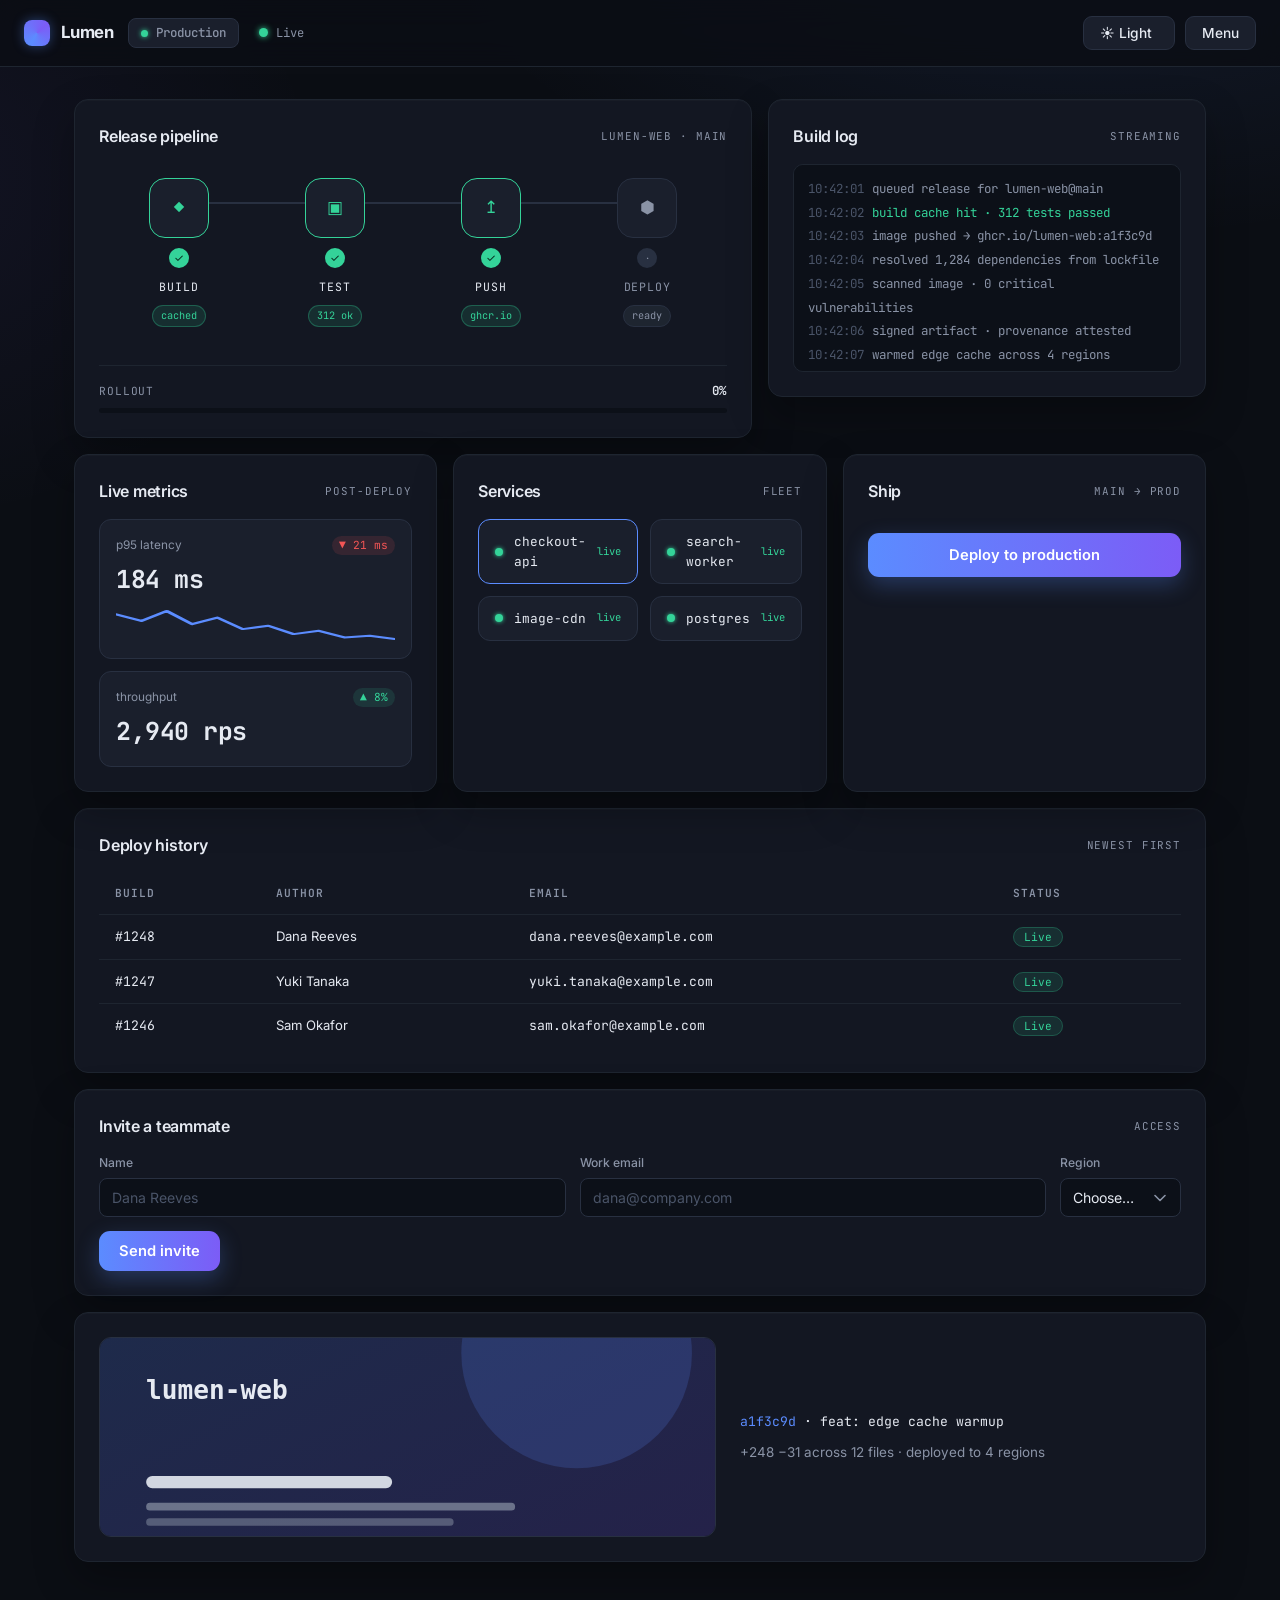
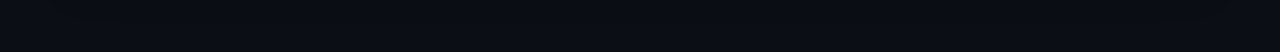
==== assets-src/demo/index.html @ fdab763e "polish(demo): contrast, hover/focus, consistent borders/radius, spacing - service 'live' status now " ====
<!doctype html>
<html lang="en">
<head>
<meta charset="utf-8">
<meta name="viewport" content="width=device-width, initial-scale=1">
<title>Lumen — Deploy Console</title>
<link rel="preconnect" href="https://fonts.googleapis.com">
<link rel="preconnect" href="https://fonts.gstatic.com" crossorigin>
<link href="https://fonts.googleapis.com/css2?family=Inter:wght@400;500;600;700&family=JetBrains+Mono:wght@400;500;700&display=swap" rel="stylesheet">
<style>
  :root{
    --bg:#0B0E14; --panel:#131722; --raised:#1A1F2C; --sunken:#0c1018;
    --line:#1E2530; --line-2:#283041;
    --ink:#E6EAF2; --mut:#8A93A6; --faint:#4a5468;
    --acc:#5B8CFF; --acc-2:#7C5CF6;
    --run:#FFB84D; --ok:#34D399; --fail:#F25555;
    --mono:"JetBrains Mono",ui-monospace,SFMono-Regular,Menlo,monospace;
    --ui:"Inter",-apple-system,"Segoe UI",Roboto,sans-serif;
    font-size:16px;
  }
  *{box-sizing:border-box;margin:0}
  ::selection{background:rgba(91,140,255,.3)}
  html{scrollbar-width:none} ::-webkit-scrollbar{display:none}
  body{color:var(--ink);font-family:var(--ui);min-height:100vh;line-height:1.5;
    background:
      radial-gradient(1200px 600px at 85% -10%,rgba(91,140,255,.10) 0%,transparent 55%),
      radial-gradient(900px 700px at -10% 20%,rgba(124,92,246,.07) 0%,transparent 50%),
      var(--bg);
    background-attachment:fixed}

  /* ───── console chrome ───── */
  header.console-bar{display:flex;align-items:center;gap:14px;padding:16px 24px;
    border-bottom:1px solid var(--line);position:sticky;top:0;z-index:5;
    background:rgba(11,14,20,.85);backdrop-filter:blur(14px)}
  .logo{display:flex;align-items:center;gap:11px;font-weight:700;letter-spacing:-.01em;font-size:1.05rem}
  .logo i{width:26px;height:26px;border-radius:8px;display:inline-block;
    background:conic-gradient(from 210deg,var(--acc),var(--acc-2) 55%,var(--acc));
    box-shadow:0 0 12px rgba(91,140,255,.4)}
  #env-switch{font-family:var(--mono);font-size:.78rem;font-weight:500;color:var(--mut);
    background:var(--raised);border:1px solid var(--line-2);padding:5px 12px;border-radius:8px;
    display:flex;align-items:center;gap:8px}
  #env-switch::before{content:"";width:7px;height:7px;border-radius:50%;background:var(--ok);
    box-shadow:0 0 5px var(--ok)}
  .status-dot{display:inline-flex;align-items:center;gap:8px;font-family:var(--mono);font-size:.76rem;
    color:var(--mut);margin-left:6px}
  .status-dot i{width:9px;height:9px;border-radius:50%;background:var(--ok);box-shadow:0 0 6px var(--ok)}
  .bar-actions{margin-left:auto;display:flex;gap:10px}
  .btn{font-family:var(--ui);background:var(--raised);border:1px solid var(--line-2);color:var(--ink);
    padding:8px 16px;border-radius:9px;font-size:.86rem;font-weight:500;cursor:pointer;
    transition:border-color .18s,box-shadow .18s,background .18s}
  .btn:hover{border-color:var(--acc);box-shadow:0 0 0 3px rgba(91,140,255,.14)}
  #theme{min-width:92px;text-align:left}
  .btn:focus-visible{outline:none;border-color:var(--acc);box-shadow:0 0 0 3px rgba(91,140,255,.3)}

  /* floating, content-height menu (not a full-height rail) so a camera can
     actually frame+magnify it — a 280x839 full-height panel can't be zoomed
     without cropping, which made the menu scene render wide. */
  nav.drawer{position:fixed;right:18px;top:70px;width:248px;z-index:7;
    background:linear-gradient(180deg,var(--panel),var(--sunken));border:1px solid var(--line-2);
    border-radius:14px;padding:10px;transition:opacity .25s ease,transform .25s cubic-bezier(.4,0,.2,1);
    box-shadow:0 24px 60px rgba(0,0,0,.55);opacity:0;transform:translateY(-8px) scale(.98);
    transform-origin:top right;pointer-events:none}
  nav.drawer.open{opacity:1;transform:translateY(0) scale(1);pointer-events:auto}
  .nav-item{display:flex;align-items:center;gap:11px;color:var(--mut);text-decoration:none;
    padding:12px 14px;border-radius:9px;font-size:.92rem;border-left:2px solid transparent;
    transition:all .16s ease}
  .nav-item:hover{background:rgba(91,140,255,.09);color:var(--ink);border-left-color:var(--acc)}
  .nav-item b{font-family:var(--mono);font-size:.7rem;color:var(--mut);margin-left:auto;font-weight:500;
    padding:1px 6px;border-radius:5px;background:var(--sunken)}

  /* ───── layout ───── */
  main{max-width:1180px;margin:0 auto;padding:32px 24px 90px}
  .grid{display:grid;grid-template-columns:1.55fr 1fr;gap:16px;align-items:start}
  .grid-3{display:grid;grid-template-columns:1fr 1fr 1fr;gap:16px;margin-top:16px}
  .panel{background:var(--panel);border:1px solid var(--line);border-radius:14px;padding:24px;
    box-shadow:0 1px 0 rgba(255,255,255,.02) inset,0 18px 40px rgba(0,0,0,.28)}
  .panel__head{display:flex;align-items:center;justify-content:space-between;margin-bottom:16px}
  .panel__head h2{font-size:1rem;font-weight:600;letter-spacing:-.015em}
  .panel__head .tag{font-family:var(--mono);font-size:.68rem;color:var(--mut);text-transform:uppercase;
    letter-spacing:.08em}

  /* ───── pipeline (the hero) ───── */
  ul.stages{list-style:none;display:flex;align-items:stretch;gap:0;padding:6px 2px 10px}
  li.stage{flex:1;position:relative;display:flex;flex-direction:column;align-items:center;gap:10px;
    padding:8px 4px}
  .stage-link{position:absolute;top:32px;left:50%;width:100%;height:2px;background:var(--line-2);
    z-index:0;overflow:hidden}
  li.stage:last-child .stage-link{display:none}
  .stage-link i{position:absolute;inset:0;width:0;background:linear-gradient(90deg,var(--acc),var(--acc-2));
    box-shadow:0 0 8px var(--acc)}
  .stage-ico{width:60px;height:60px;border-radius:16px;background:var(--raised);
    border:1px solid var(--line-2);display:grid;place-items:center;position:relative;z-index:1;
    font-family:var(--mono);font-size:1.05rem;color:var(--mut);transition:all .25s ease}
  .stage-ring{position:absolute;inset:-5px;border-radius:20px;border:2px solid transparent;z-index:0}
  .stage .badge{width:20px;height:20px;border-radius:50%;background:var(--line-2);display:grid;
    place-items:center;font-size:.7rem;color:var(--mut);transition:all .2s ease}
  .stage-name{font-family:var(--mono);font-size:.72rem;text-transform:uppercase;letter-spacing:.08em;
    color:var(--mut)}
  .stage .chip{font-family:var(--mono);font-size:.64rem;padding:2px 8px;border-radius:99px;
    background:var(--line);color:var(--mut);border:1px solid var(--line-2)}
  li.stage.running .stage-ico{border-color:var(--run);color:var(--run);box-shadow:0 0 0 4px rgba(255,184,77,.12)}
  li.stage.running .stage-name{color:var(--run)}
  li.stage.running .chip{background:rgba(255,184,77,.12);color:var(--run);border-color:rgba(255,184,77,.3)}
  li.stage.done .stage-ico{border-color:var(--ok);color:var(--ok)}
  li.stage.done .badge{background:var(--ok);color:#06281c}
  li.stage.done .stage-name{color:var(--ink)}
  li.stage.fail .stage-ico{border-color:var(--fail);color:var(--fail);box-shadow:0 0 0 4px rgba(242,85,85,.14)}
  li.stage.fail .stage-name{color:var(--fail)}
  li.stage.fail .badge{background:var(--fail);color:#fff}
  li.stage.fail .chip{background:rgba(242,85,85,.12);color:var(--fail);border-color:rgba(242,85,85,.3)}
  li.stage.done .chip{background:rgba(52,211,153,.12);color:var(--ok);border-color:rgba(52,211,153,.3)}
  .deploy-progress-wrap{margin-top:20px;padding-top:16px;border-top:1px solid var(--line)}
  .deploy-progress-label{display:flex;justify-content:space-between;align-items:baseline;margin-bottom:8px;
    font-family:var(--mono);font-size:.7rem;letter-spacing:.08em;text-transform:uppercase;color:var(--mut)}
  .deploy-progress-label b{font-size:.78rem;color:var(--ink);font-weight:600;font-variant-numeric:tabular-nums}
  .deploy-progress{height:5px;border-radius:99px;background:var(--sunken);overflow:hidden}
  .deploy-progress i{display:block;height:100%;width:0;border-radius:99px;
    background:linear-gradient(90deg,var(--acc),var(--acc-2));
    transition:width .3s ease}

  /* ───── log stream ───── */
  .log-stream__body{font-family:var(--mono);font-size:.78rem;line-height:1.9;height:208px;
    overflow:auto;background:var(--sunken);border:1px solid var(--line);border-radius:10px;padding:12px 14px;
    color:var(--mut);position:relative}
  .log-stream__body .line{white-space:pre-wrap}
  .line--ok{color:var(--ok)} .line--err{color:var(--fail)}
  .line .ts{color:var(--faint);margin-right:8px}

  /* ───── metrics cluster ───── */
  .kpi{background:var(--raised);border:1px solid var(--line-2);border-radius:12px;padding:16px}
  .metrics .kpi + .kpi{margin-top:12px}
  .kpi b.value .u{font-size:.78rem;color:var(--mut);font-weight:500;margin-left:3px}
  .kpi__label{font-size:.74rem;color:var(--mut);display:flex;align-items:center;justify-content:space-between}
  .kpi b.value{font-family:var(--mono);font-size:1.55rem;font-weight:700;display:block;margin-top:6px;
    font-variant-numeric:tabular-nums;letter-spacing:-.02em}
  .kpi .spark{display:block;margin-top:10px;width:100%;height:34px}
  .kpi .delta{font-family:var(--mono);font-size:.7rem;padding:1px 7px;border-radius:99px;
    background:rgba(52,211,153,.12);color:var(--ok)}
  .kpi .delta.down{background:rgba(242,85,85,.12);color:var(--fail)}

  /* ───── topology ───── */
  .topo-grid{display:grid;grid-template-columns:1fr 1fr;gap:12px;position:relative}
  .svc-node{background:var(--raised);border:1px solid var(--line-2);border-radius:12px;padding:12px 16px;
    display:flex;align-items:center;gap:11px;position:relative;transition:border-color .2s,box-shadow .2s}
  .svc-node:hover{border-color:var(--acc);box-shadow:0 0 0 3px rgba(91,140,255,.10)}
  .svc-node .dot{width:8px;height:8px;border-radius:50%;background:var(--ok);box-shadow:0 0 4px var(--ok);flex:none;transition:all .2s}
  .svc-node .nm{font-family:var(--mono);font-size:.8rem}
  .svc-node .st{font-family:var(--mono);font-size:.66rem;color:var(--ok);margin-left:auto}
  .svc-node--focus{border-color:var(--acc)}
  .topology[data-rollout] .svc-node{border-color:rgba(52,211,153,.4)}
  .topology[data-rollout] .svc-node .st{color:var(--ok)}

  /* ───── deploy panel ───── */
  .deploy-panel{display:flex;flex-direction:column;gap:14px}
  .cta{font-family:var(--ui);display:inline-flex;align-items:center;justify-content:center;gap:9px;
    background:linear-gradient(92deg,var(--acc),var(--acc-2));color:#fff;border:none;padding:13px 22px;
    border-radius:11px;font-size:.92rem;font-weight:600;cursor:pointer;width:100%;
    box-shadow:0 8px 22px rgba(91,140,255,.28);transition:transform .14s,box-shadow .2s,filter .2s}
  .cta:hover{transform:translateY(-1px);box-shadow:0 12px 28px rgba(91,140,255,.4)}
  .cta:focus-visible{outline:none;box-shadow:0 0 0 3px rgba(91,140,255,.4)}
  .cta .spin{display:none;width:15px;height:15px;border:2px solid rgba(255,255,255,.45);
    border-top-color:#fff;border-radius:50%;animation:sr-spin .7s linear infinite}
  @keyframes sr-spin{to{transform:rotate(360deg)}}
  .cta.loading{filter:saturate(.85)} .cta.loading .spin{display:inline-block}
  .cta.done{background:linear-gradient(92deg,#10b981,#059669);box-shadow:0 8px 22px rgba(16,185,129,.36)}
  .cta .chk{display:none;font-weight:800}
  .cta.done .chk{display:inline-block;animation:sr-pop .35s cubic-bezier(.34,1.56,.64,1)}
  @keyframes sr-pop{from{transform:scale(0)}to{transform:scale(1)}}
  @keyframes sr-shake{10%,90%{transform:translateX(-2px)}20%,80%{transform:translateX(4px)}
    30%,50%,70%{transform:translateX(-7px)}40%,60%{transform:translateX(7px)}}
  /* .blocked = persistent error colour (stays for the whole guard scene);
     .shaking = the one-shot shake animation (removed after it plays) */
  .cta.blocked{background:linear-gradient(92deg,var(--fail),#c0392b);box-shadow:0 8px 22px rgba(242,85,85,.32)}
  .cta.shaking{animation:sr-shake .5s cubic-bezier(.36,.07,.19,.97)}
  .timer{font-family:var(--mono);font-size:.78rem;color:var(--mut);display:none;align-items:center;gap:9px;
    padding:10px 13px;background:var(--raised);border:1px solid var(--line-2);border-radius:9px}
  .timer.show{display:flex}
  .timer.warn{color:var(--fail);border-color:rgba(242,85,85,.3);background:rgba(242,85,85,.07)}
  .timer b{font-variant-numeric:tabular-nums;margin-left:auto}
  .toast{font-family:var(--ui);position:absolute;left:calc(100% + 14px);top:50%;
    transform:translate(0,-50%) translateX(8px);opacity:0;background:var(--ok);color:#06281c;font-weight:600;
    padding:10px 18px;border-radius:10px;white-space:nowrap;z-index:6;transition:all .3s ease;
    box-shadow:0 12px 30px rgba(52,211,153,.35);font-size:.85rem}
  .toast.show{transform:translate(0,-50%);opacity:1}
  .toast.grace{background:var(--raised);color:var(--ink);border:1px solid var(--line-2);
    font-family:var(--mono);font-size:.78rem;box-shadow:0 12px 30px rgba(0,0,0,.4)}

  /* ───── history table ───── */
  .hist-wrap{margin-top:16px}
  table.deploy-history{width:100%;border-collapse:collapse;font-size:.86rem}
  .deploy-history th,.deploy-history td{text-align:left;padding:12px 16px;border-bottom:1px solid var(--line)}
  .deploy-history td{font-size:.82rem}
  .deploy-history th{color:var(--mut);font-weight:600;font-size:.7rem;text-transform:uppercase;
    letter-spacing:.08em;font-family:var(--mono)}
  .deploy-history td.bn,.deploy-history td.email{font-family:var(--mono)}
  .deploy-history tbody tr{transition:background .15s ease}
  .deploy-history tbody tr:hover{background:rgba(91,140,255,.05)}
  .deploy-history tr:last-child td{border-bottom:none}
  .pill{font-family:var(--mono);padding:2px 10px;border-radius:99px;font-size:.7rem}
  .pill.ok{background:rgba(52,211,153,.12);color:var(--ok);border:1px solid rgba(52,211,153,.25)}
  .pill.run{background:rgba(91,140,255,.12);color:var(--acc);border:1px solid rgba(91,140,255,.25)}
  tr.row--new{display:none}
  tr.row--new.show{display:table-row}

  /* ───── form ───── */
  .invite{display:grid;grid-template-columns:1fr 1fr auto;gap:14px;align-items:end}
  .field label{display:block;color:var(--mut);font-size:.76rem;margin-bottom:6px;font-weight:500}
  .field input,.field select{width:100%;font-family:var(--ui);background:var(--sunken);border:1px solid var(--line-2);
    color:var(--ink);padding:10px 12px;border-radius:8px;font-size:.88rem;outline:none;
    transition:border-color .18s,box-shadow .18s}
  .field input::placeholder{color:var(--faint)}
  .field input:hover,.field select:hover{border-color:rgba(91,140,255,.4)}
  /* custom chevron: native arrow sits flush on the border — replace it with an
     SVG inset from the right edge, and reserve right padding so the text never
     runs under it. */
  .field select{appearance:none;-webkit-appearance:none;-moz-appearance:none;
    padding-right:40px;cursor:pointer;
    background-image:url("data:image/svg+xml;utf8,<svg xmlns='http://www.w3.org/2000/svg' width='12' height='8' viewBox='0 0 12 8' fill='none'><path d='M1 1.5L6 6.5L11 1.5' stroke='%238A93A6' stroke-width='1.6' stroke-linecap='round' stroke-linejoin='round'/></svg>");
    background-repeat:no-repeat;background-position:right 14px center}
  .field input:focus,.field select:focus{border-color:var(--acc);box-shadow:0 0 0 3px rgba(91,140,255,.15)}
  .cta-row--form{position:relative}
  .cta--form{width:auto;padding:11px 20px}

  /* ───── deploy detail (kenburns) ───── */
  .deploy-detail{margin-top:16px;display:grid;grid-template-columns:1.4fr 1fr;gap:24px;align-items:center}
  .artifact-frame{border-radius:12px;overflow:hidden;border:1px solid var(--line-2);height:200px;position:relative}
  img.artifact-preview{width:100%;height:100%;object-fit:cover;display:block}
  .detail__commit{font-family:var(--mono);font-size:.82rem}
  .detail__commit .sha{color:var(--acc)}
  .detail__diff{color:var(--mut);font-size:.84rem;margin-top:10px}

  /* ───── light variant ───── */
  body.light{
    --bg:#F6F8FB; --panel:#FFFFFF; --raised:#F1F4F9; --sunken:#EEF1F7;
    --line:#E3E8F0; --line-2:#D5DCE8;
    --ink:#1A1F2C; --mut:#5A6478; --faint:#9AA4B6;
    --acc:#2B52C9; --acc-2:#5B3BCE;
    --run:#E08A1E; --ok:#0FA968; --fail:#E0383C;
  }
  body.light{background:
    radial-gradient(1200px 600px at 85% -10%,rgba(52,97,230,.12) 0%,transparent 55%),
    radial-gradient(900px 700px at -10% 20%,rgba(124,92,246,.08) 0%,transparent 50%),
    var(--bg);background-attachment:fixed}
  body.light header.console-bar{background:rgba(246,248,251,.85)}
  body.light .panel{box-shadow:0 12px 30px rgba(20,30,60,.08)}
</style>
</head>
<body>
<header class="console-bar">
  <div class="logo"><i></i>Lumen</div>
  <div id="env-switch">Production</div>
  <div class="status-dot"><i id="live-dot"></i><span>Live</span></div>
  <div class="bar-actions">
    <button class="btn" id="theme" aria-label="Toggle color theme">☀ Light</button>
    <button class="btn" id="menu" aria-expanded="false" aria-controls="drawer">Menu</button>
  </div>
</header>

<nav class="drawer" id="drawer" role="dialog" aria-label="Workspace navigation" aria-hidden="true">
  <a class="nav-item" href="#">Overview <b>⌘1</b></a>
  <a class="nav-item" href="#">Pipelines <b>⌘2</b></a>
  <a class="nav-item" href="#">Services <b>⌘3</b></a>
  <a class="nav-item" href="#">Monitoring <b>⌘4</b></a>
  <a class="nav-item" href="#">Team <b>⌘5</b></a>
  <a class="nav-item" href="#">Settings <b>⌘,</b></a>
</nav>

<main>
  <div class="grid">
    <!-- PIPELINE -->
    <section class="panel pipeline" id="pipeline">
      <div class="panel__head"><h2>Release pipeline</h2><span class="tag">lumen-web · main</span></div>
      <ul class="stages">
        <li class="stage done" id="stage-build" data-stage="build">
          <div class="stage-link" data-edge="build-test"><i></i></div>
          <div class="stage-ico"><span class="stage-ring"></span>◆</div>
          <span class="badge">✓</span><span class="stage-name">Build</span><span class="chip">cached</span>
        </li>
        <li class="stage done" id="stage-test" data-stage="test">
          <div class="stage-link" data-edge="test-push"><i></i></div>
          <div class="stage-ico"><span class="stage-ring"></span>▣</div>
          <span class="badge">✓</span><span class="stage-name">Test</span><span class="chip">312 ok</span>
        </li>
        <li class="stage done" id="stage-push" data-stage="push">
          <div class="stage-link" data-edge="push-deploy"><i></i></div>
          <div class="stage-ico"><span class="stage-ring"></span>↥</div>
          <span class="badge">✓</span><span class="stage-name">Push</span><span class="chip">ghcr.io</span>
        </li>
        <li class="stage" id="stage-deploy" data-stage="deploy">
          <div class="stage-ico"><span class="stage-ring"></span>⬢</div>
          <span class="badge">·</span><span class="stage-name">Deploy</span><span class="chip">ready</span>
        </li>
      </ul>
      <div class="deploy-progress-wrap">
        <div class="deploy-progress-label"><span>Rollout</span><b id="rollout-pct">0%</b></div>
        <div class="deploy-progress"><i></i></div>
      </div>
    </section>

    <!-- LOG STREAM -->
    <section class="panel log-stream" id="deploy-log">
      <div class="panel__head"><h2>Build log</h2><span class="tag">streaming</span></div>
      <div class="log-stream__body" id="log-body" role="log" aria-live="polite">
        <div class="line"><span class="ts">10:42:01</span>queued release for lumen-web@main</div>
        <div class="line line--ok"><span class="ts">10:42:02</span>build cache hit · 312 tests passed</div>
        <div class="line"><span class="ts">10:42:03</span>image pushed → ghcr.io/lumen-web:a1f3c9d</div>
        <div class="line"><span class="ts">10:42:04</span>resolved 1,284 dependencies from lockfile</div>
        <div class="line"><span class="ts">10:42:05</span>scanned image · 0 critical vulnerabilities</div>
        <div class="line"><span class="ts">10:42:06</span>signed artifact · provenance attested</div>
        <div class="line"><span class="ts">10:42:07</span>warmed edge cache across 4 regions</div>
        <div class="line" id="log-approval"><span class="ts">10:42:08</span>awaiting deploy approval…</div>
      </div>
    </section>
  </div>

  <div class="grid-3">
    <!-- METRICS -->
    <section class="panel metrics" id="metrics">
      <div class="panel__head"><h2>Live metrics</h2><span class="tag">post-deploy</span></div>
      <div class="kpi" id="p95" data-metric="p95">
        <div class="kpi__label"><span>p95 latency</span><span class="delta down">▼ 21 ms</span></div>
        <b class="value" data-countup>184 ms</b>
        <svg class="spark" viewBox="0 0 120 34" preserveAspectRatio="none" aria-hidden="true"></svg>
      </div>
      <div class="kpi" id="rps" data-metric="rps">
        <div class="kpi__label"><span>throughput</span><span class="delta">▲ 8%</span></div>
        <b class="value" data-countup>2,940 rps</b>
      </div>
    </section>

    <!-- TOPOLOGY -->
    <section class="panel topology" id="topology">
      <div class="panel__head"><h2>Services</h2><span class="tag">fleet</span></div>
      <div class="topo-grid">
        <div class="svc-node svc-node--focus" id="svc-api" data-service="checkout-api"><span class="dot"></span><span class="nm">checkout-api</span><span class="st">live</span></div>
        <div class="svc-node" id="svc-worker" data-service="search-worker"><span class="dot"></span><span class="nm">search-worker</span><span class="st">live</span></div>
        <div class="svc-node" id="svc-cdn" data-service="image-cdn"><span class="dot"></span><span class="nm">image-cdn</span><span class="st">live</span></div>
        <div class="svc-node" id="svc-db" data-service="postgres"><span class="dot"></span><span class="nm">postgres</span><span class="st">live</span></div>
      </div>
    </section>

    <!-- DEPLOY ACTION -->
    <section class="panel deploy-panel" id="deploy-panel">
      <div class="panel__head"><h2>Ship</h2><span class="tag">main → prod</span></div>
      <div class="cta-row--form">
        <button class="cta" id="deploy"><span class="spin"></span><span class="chk">✓</span><span class="lbl">Deploy to production</span></button>
        <div class="toast" id="toast" role="status" aria-live="polite">Build #1249 live</div>
        <div class="toast grace" id="cancel-toast" role="status" aria-live="polite">Cancel deploy (5s)</div>
      </div>
      <div class="timer" id="schedule-countdown"><span>Scheduled release in</span><b>12:30</b></div>
      <div class="timer warn" id="rollback-countdown"><span>Auto-rollback in</span><b>04:59</b></div>
    </section>
  </div>

  <!-- HISTORY -->
  <section class="panel hist-wrap" id="history-panel">
    <div class="panel__head"><h2>Deploy history</h2><span class="tag">newest first</span></div>
    <table class="deploy-history" id="history">
      <thead><tr><th>Build</th><th>Author</th><th>Email</th><th>Status</th></tr></thead>
      <tbody id="history-body">
        <tr class="row--new" id="row-new"><td class="bn">#1249</td><td>You</td><td class="email" id="email-new" data-private>you@lumen.dev</td><td><span class="pill run" id="pill-new">Rolling out</span></td></tr>
        <tr id="row-1248"><td class="bn">#1248</td><td>Dana Reeves</td><td class="email" id="email-1248" data-private>dana.reeves@example.com</td><td><span class="pill ok">Live</span></td></tr>
        <tr id="row-1247"><td class="bn">#1247</td><td>Yuki Tanaka</td><td class="email" id="email-1247" data-private>yuki.tanaka@example.com</td><td><span class="pill ok">Live</span></td></tr>
        <tr id="row-1246"><td class="bn">#1246</td><td>Sam Okafor</td><td class="email" id="email-1246" data-private>sam.okafor@example.com</td><td><span class="pill ok">Live</span></td></tr>
      </tbody>
    </table>
  </section>

  <!-- INVITE / CONFIG FORM -->
  <section class="panel" id="invite-panel" style="margin-top:16px">
    <div class="panel__head"><h2>Invite a teammate</h2><span class="tag">access</span></div>
    <form class="invite" id="invite-form" onsubmit="return false">
      <div class="field"><label for="iname">Name</label><input id="iname" data-cursor-stop type="text" placeholder="Dana Reeves" autocomplete="off"></div>
      <div class="field"><label for="iemail">Work email</label><input id="iemail" data-cursor-stop type="email" placeholder="dana@company.com" autocomplete="off"></div>
      <div class="field"><label for="region">Region</label>
        <select id="region" data-cursor-stop>
          <option value="">Choose…</option>
          <option value="us-east">US East</option>
          <option value="eu-west">EU West</option>
          <option value="sa-east">São Paulo</option>
          <option value="ap-south">Singapore</option>
        </select>
      </div>
      <div class="cta-row--form">
        <button class="cta cta--form" id="invite" data-cursor-stop>Send invite</button>
        <div class="toast" id="invite-toast" role="status" aria-live="polite">Invite sent ✓</div>
      </div>
    </form>
  </section>

  <!-- DEPLOY DETAIL (kenburns) -->
  <section class="panel deploy-detail" id="deploy-detail" style="margin-top:16px">
    <div class="artifact-frame">
      <img class="artifact-preview" data-kenburns alt="Deployed lumen-web app preview"
        src="data:image/svg+xml;utf8,&lt;svg xmlns='http://www.w3.org/2000/svg' width='800' height='400'&gt;&lt;defs&gt;&lt;linearGradient id='g' x1='0' y1='0' x2='1' y2='1'&gt;&lt;stop offset='0' stop-color='%235B8CFF'/&gt;&lt;stop offset='1' stop-color='%237C5CF6'/&gt;&lt;/linearGradient&gt;&lt;/defs&gt;&lt;rect width='800' height='400' fill='%230c1018'/&gt;&lt;rect width='800' height='400' fill='url(%23g)' opacity='.22'/&gt;&lt;circle cx='620' cy='90' r='150' fill='%235B8CFF' opacity='.18'/&gt;&lt;rect x='60' y='250' width='320' height='16' rx='8' fill='%23E6EAF2' opacity='.9'/&gt;&lt;rect x='60' y='285' width='480' height='10' rx='5' fill='%238A93A6' opacity='.7'/&gt;&lt;rect x='60' y='305' width='400' height='10' rx='5' fill='%238A93A6' opacity='.5'/&gt;&lt;text x='60' y='150' fill='%23E6EAF2' font-family='monospace' font-size='34' font-weight='700'&gt;lumen-web&lt;/text&gt;&lt;/svg&gt;">
    </div>
    <div>
      <div class="detail__commit"><span class="sha">a1f3c9d</span> · feat: edge cache warmup</div>
      <div class="detail__diff">+248 −31 across 12 files · deployed to 4 regions</div>
    </div>
  </section>
</main>

<script>
  const $=s=>document.querySelector(s), $$=s=>[...document.querySelectorAll(s)];

  // drawer (with aria sync)
  $('#menu').addEventListener('click',()=>{
    const open=$('#drawer').classList.toggle('open');
    $('#menu').setAttribute('aria-expanded',open);
    $('#drawer').setAttribute('aria-hidden',!open);
  });

  // theme
  $('#theme').addEventListener('click',function(){
    const light=document.body.classList.toggle('light');
    this.textContent=light?'☾ Dark':'☀ Light';
  });

  // static p95 sparkline path (the showreel sparkline primitive overlays its own draw)
  (function(){
    const pts=[26,22,28,20,24,17,19,14,16,12,13,11],w=120,h=34,
      max=Math.max(...pts),min=Math.min(...pts);
    const d=pts.map((p,i)=>`${i?'L':'M'}${(i/(pts.length-1)*w).toFixed(1)},${(h-((p-min)/(max-min||1))*(h-6)-3).toFixed(1)}`).join(' ');
    $('#p95 .spark').innerHTML=`<path d="${d}" fill="none" stroke="var(--acc)" stroke-width="2" stroke-linecap="round" stroke-linejoin="round"/>`;
  })();

  // ── countdown driver: ticks a timer from mm:ss while shown
  function tick(el){
    const b=el.querySelector('b');let [m,s]=b.textContent.split(':').map(Number);
    el._iv&&clearInterval(el._iv);
    el._iv=setInterval(()=>{ if(s===0){if(m===0){clearInterval(el._iv);return;}m--;s=59;}else s--;
      b.textContent=String(m).padStart(2,'0')+':'+String(s).padStart(2,'0'); },1000);
  }

  // ── blocked gate branch: a real first attempt that fails the deploy gate.
  // Leaves the fail state UP (red stage, ticking rollback) so the guard scene
  // shows genuine blocked state; the next deploy click clears it and ships.
  let gateArmed=false; // set true to make the first deploy click fail the gate
  function blockGate(){
    const dep=$('#stage-deploy'),btn=$('#deploy');
    dep.classList.add('fail');dep.querySelector('.badge').textContent='!';
    dep.querySelector('.chip').textContent='gate failed';
    btn.classList.add('blocked');btn.classList.add('shaking');
    const rb=$('#rollback-countdown');rb.classList.add('show');tick(rb);
    $('#log-body').insertAdjacentHTML('beforeend','<div class="line line--err"><span class="ts">10:42:05</span>deploy gate FAILED · health check threshold</div>');
    setTimeout(()=>btn.classList.remove('shaking'),600); // shake plays once; red (.blocked) STAYS for the scene
  }

  // ── successful deploy flow: clears any fail, runs the pipeline, lands history
  function runDeploy(){
    const b=$('#deploy'),lbl=b.querySelector('.lbl'),bar=$('.deploy-progress i'),dep=$('#stage-deploy');
    if(b.classList.contains('loading')||b.classList.contains('done'))return;
    dep.classList.remove('fail');dep.querySelector('.badge').textContent='·';
    $('#rollback-countdown').classList.remove('show');
    b.classList.remove('blocked');b.classList.add('loading');lbl.textContent='Deploying…';
    dep.classList.add('running');dep.querySelector('.chip').textContent='deploying';
    // cancel grace window
    const cg=$('#cancel-toast');cg.classList.add('show');setTimeout(()=>cg.classList.remove('show'),1600);
    const pct=$('#rollout-pct');
    let w=0;const t=setInterval(()=>{w=Math.min(100,w+8);bar.style.width=w+'%';if(pct)pct.textContent=w+'%';
      if(w>=100){clearInterval(t);
        b.classList.remove('loading');b.classList.add('done');lbl.textContent='Deployed';
        dep.classList.remove('running');dep.classList.add('done');
        dep.querySelector('.badge').textContent='✓';dep.querySelector('.chip').textContent='live';
        $('#topology').setAttribute('data-rollout','');
        $('#log-body').insertAdjacentHTML('beforeend','<div class="line line--ok"><span class="ts">10:42:09</span>deploy complete · #1249 live in 4 regions</div>');
        // land history: reveal new row, flip pill to live
        const r=$('#row-new');r.classList.add('show');
        const p=$('#pill-new');p.className='pill ok';p.textContent='Live';
        const to=$('#toast');to.classList.add('show');setTimeout(()=>to.classList.remove('show'),20000);
      }},150);
  }
  // first click on an armed gate fails (guard scene); next click ships for real.
  $('#deploy').addEventListener('click',()=>{
    if(gateArmed){ gateArmed=false; blockGate(); return; }
    runDeploy();
  });

  // invite
  $('#invite').addEventListener('click',()=>{
    const name=($('#iname').value||'teammate').trim();
    const t=$('#invite-toast');t.textContent='Invite sent to '+name+' ✓';
    t.classList.add('show');setTimeout(()=>t.classList.remove('show'),20000);
  });

  // ── URL state hooks for the reel / static captures
  const q=new URLSearchParams(location.search);
  if(q.get('theme')==='light'){document.body.classList.add('light');$('#theme').textContent='☾ Dark';}
  if(q.get('gate')==='fail')gateArmed=true; // first deploy click will fail the gate
  if(q.get('schedule')==='1'){const sc=$('#schedule-countdown');sc.classList.add('show');tick(sc);}
  if(q.get('row')==='new')$('#row-new').classList.add('show');
  // expose for the reel to call between steps if needed
  window.__lumen={blockGate,runDeploy,tick};
</script>
</body>
</html>
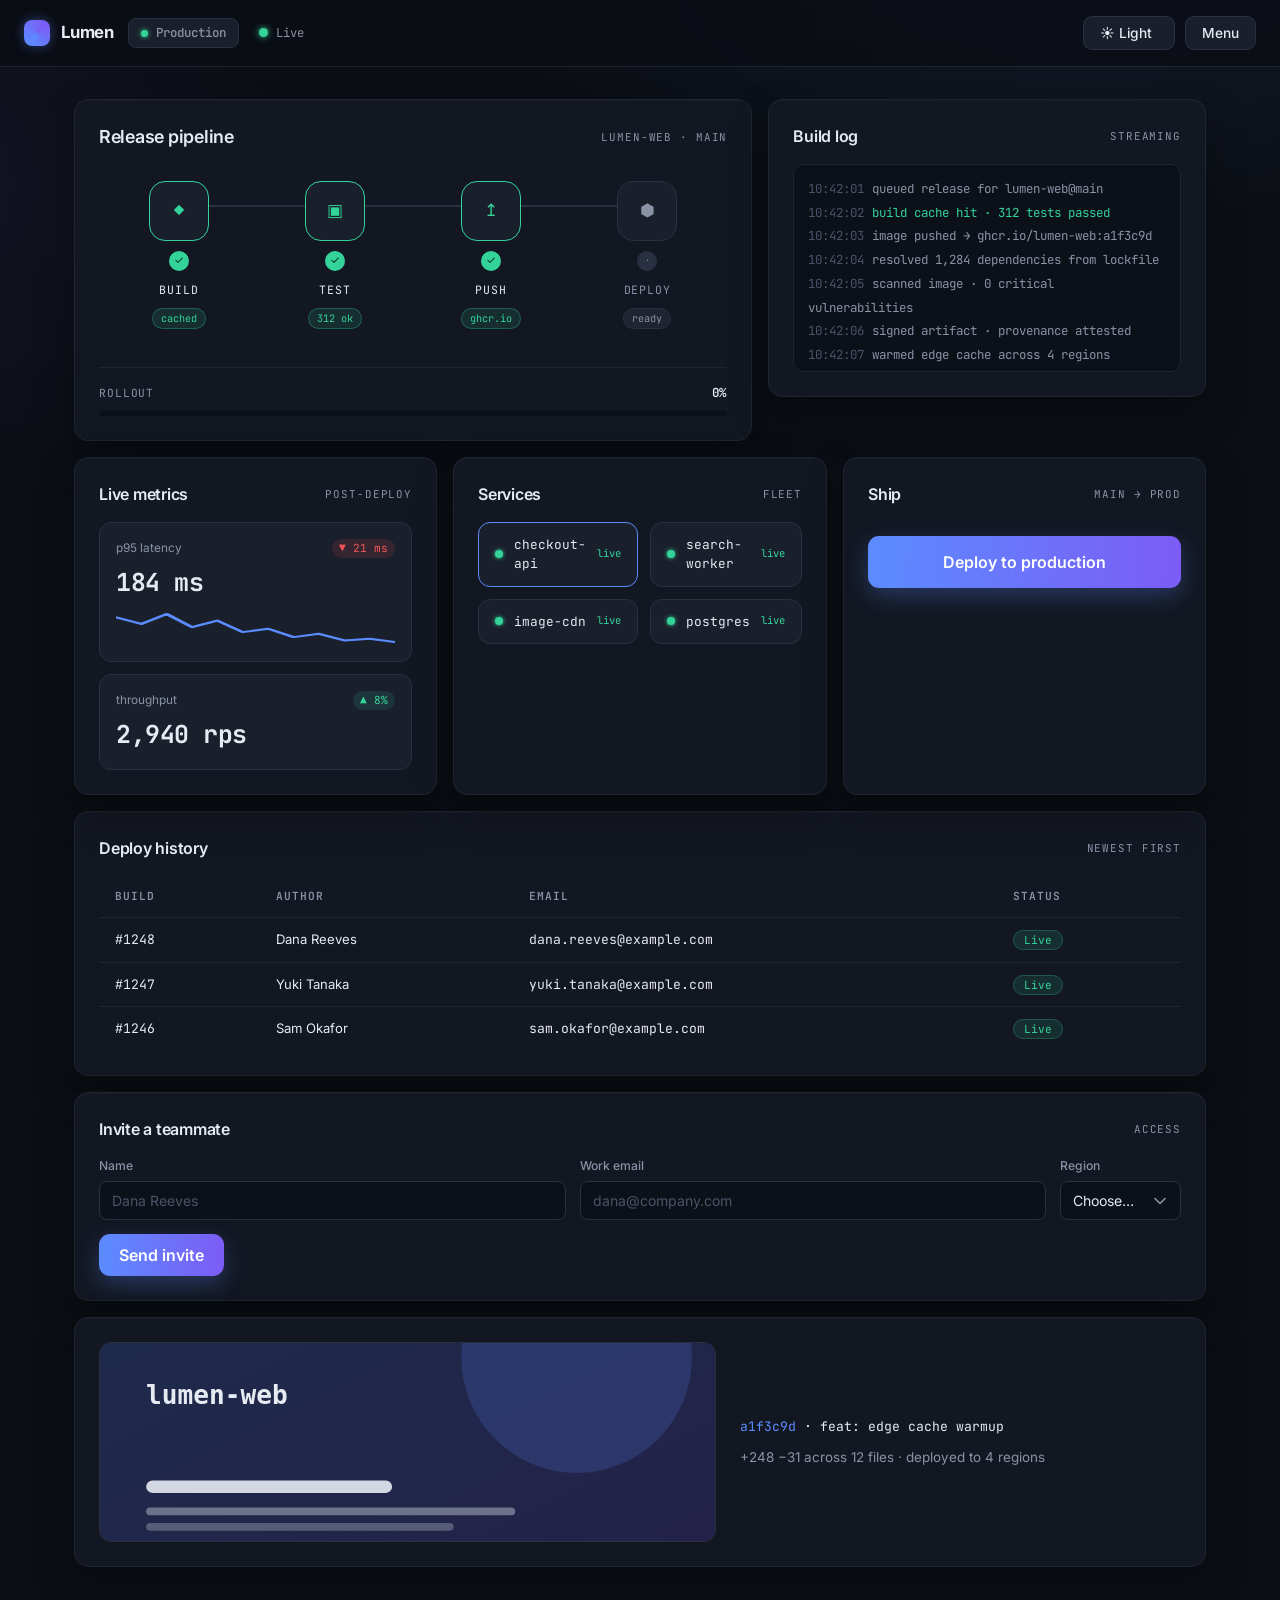
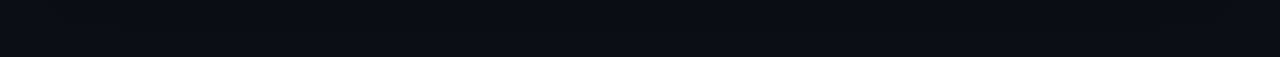
==== commit 2fc0500c: "polish(demo): deploy CTA as focal point, title tier, soft-color tokens, light parity - Deploy CTA bu" ====
--- a/assets-src/demo/index.html
+++ b/assets-src/demo/index.html
@@ -14,6 +14,9 @@
     --ink:#E6EAF2; --mut:#8A93A6; --faint:#4a5468;
     --acc:#5B8CFF; --acc-2:#7C5CF6;
     --run:#FFB84D; --ok:#34D399; --fail:#F25555;
+    /* soft tints + focus ring — one source for the alphas that recurred inline */
+    --acc-soft:rgba(91,140,255,.12); --ring:rgba(91,140,255,.3);
+    --ok-soft:rgba(52,211,153,.12); --fail-soft:rgba(242,85,85,.12);
     --mono:"JetBrains Mono",ui-monospace,SFMono-Regular,Menlo,monospace;
     --ui:"Inter",-apple-system,"Segoe UI",Roboto,sans-serif;
     font-size:16px;
@@ -76,6 +79,7 @@
     box-shadow:0 1px 0 rgba(255,255,255,.02) inset,0 18px 40px rgba(0,0,0,.28)}
   .panel__head{display:flex;align-items:center;justify-content:space-between;margin-bottom:16px}
   .panel__head h2{font-size:1rem;font-weight:600;letter-spacing:-.015em}
+  .pipeline .panel__head h2{font-size:1.12rem}
   .panel__head .tag{font-family:var(--mono);font-size:.68rem;color:var(--mut);text-transform:uppercase;
     letter-spacing:.08em}
 
@@ -153,9 +157,10 @@
   /* ───── deploy panel ───── */
   .deploy-panel{display:flex;flex-direction:column;gap:14px}
   .cta{font-family:var(--ui);display:inline-flex;align-items:center;justify-content:center;gap:9px;
-    background:linear-gradient(92deg,var(--acc),var(--acc-2));color:#fff;border:none;padding:13px 22px;
-    border-radius:11px;font-size:.92rem;font-weight:600;cursor:pointer;width:100%;
+    background:linear-gradient(92deg,var(--acc),var(--acc-2));color:#fff;border:none;padding:16px 24px;
+    border-radius:11px;font-size:1rem;font-weight:600;cursor:pointer;width:100%;
     box-shadow:0 8px 22px rgba(91,140,255,.28);transition:transform .14s,box-shadow .2s,filter .2s}
+  body.light .cta{box-shadow:0 8px 22px rgba(43,82,201,.22)}
   .cta:hover{transform:translateY(-1px);box-shadow:0 12px 28px rgba(91,140,255,.4)}
   .cta:focus-visible{outline:none;box-shadow:0 0 0 3px rgba(91,140,255,.4)}
   .cta .spin{display:none;width:15px;height:15px;border:2px solid rgba(255,255,255,.45);
@@ -233,9 +238,11 @@
   body.light{
     --bg:#F6F8FB; --panel:#FFFFFF; --raised:#F1F4F9; --sunken:#EEF1F7;
     --line:#E3E8F0; --line-2:#D5DCE8;
-    --ink:#1A1F2C; --mut:#5A6478; --faint:#9AA4B6;
+    --ink:#1A1F2C; --mut:#5A6478; --faint:#7A8499;
     --acc:#2B52C9; --acc-2:#5B3BCE;
     --run:#E08A1E; --ok:#0FA968; --fail:#E0383C;
+    --acc-soft:rgba(43,82,201,.10); --ring:rgba(43,82,201,.28);
+    --ok-soft:rgba(15,169,104,.12); --fail-soft:rgba(224,56,60,.10);
   }
   body.light{background:
     radial-gradient(1200px 600px at 85% -10%,rgba(52,97,230,.12) 0%,transparent 55%),
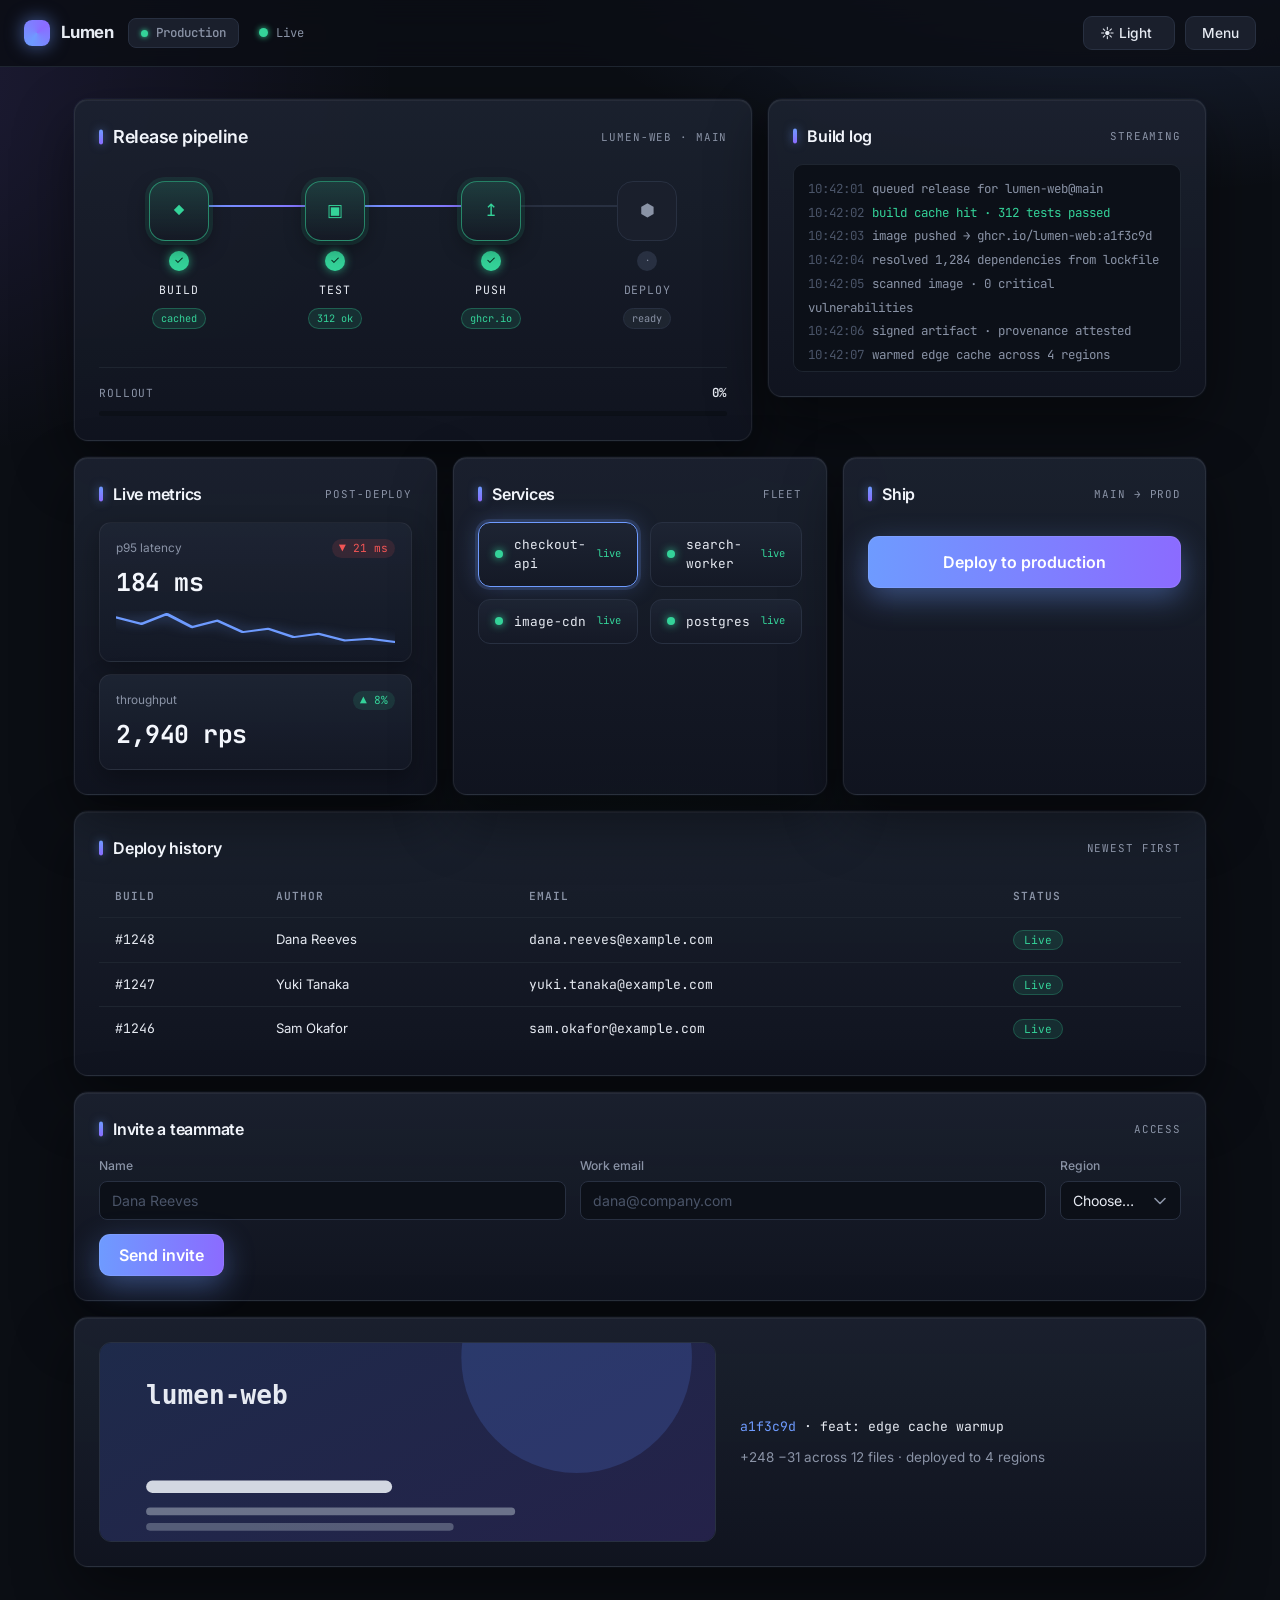
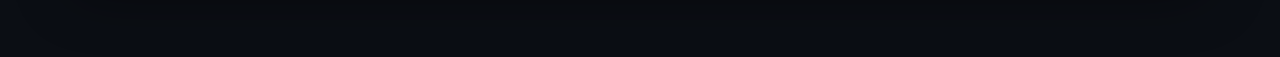
==== commit 74e36518: "docs: premium showcase — richer demo + autoplaying GIF hero - demo/index.html: premium visual layer " ====
--- a/assets-src/demo/index.html
+++ b/assets-src/demo/index.html
@@ -51,9 +51,9 @@
   .btn{font-family:var(--ui);background:var(--raised);border:1px solid var(--line-2);color:var(--ink);
     padding:8px 16px;border-radius:9px;font-size:.86rem;font-weight:500;cursor:pointer;
     transition:border-color .18s,box-shadow .18s,background .18s}
-  .btn:hover{border-color:var(--acc);box-shadow:0 0 0 3px rgba(91,140,255,.14)}
+  .btn:hover{border-color:var(--acc);box-shadow:0 0 0 3px var(--acc-soft)}
   #theme{min-width:92px;text-align:left}
-  .btn:focus-visible{outline:none;border-color:var(--acc);box-shadow:0 0 0 3px rgba(91,140,255,.3)}
+  .btn:focus-visible{outline:none;border-color:var(--acc);box-shadow:0 0 0 3px var(--ring)}
 
   /* floating, content-height menu (not a full-height rail) so a camera can
      actually frame+magnify it — a 280x839 full-height panel can't be zoomed
@@ -67,7 +67,7 @@
   .nav-item{display:flex;align-items:center;gap:11px;color:var(--mut);text-decoration:none;
     padding:12px 14px;border-radius:9px;font-size:.92rem;border-left:2px solid transparent;
     transition:all .16s ease}
-  .nav-item:hover{background:rgba(91,140,255,.09);color:var(--ink);border-left-color:var(--acc)}
+  .nav-item:hover{background:var(--acc-soft);color:var(--ink);border-left-color:var(--acc)}
   .nav-item b{font-family:var(--mono);font-size:.7rem;color:var(--mut);margin-left:auto;font-weight:500;
     padding:1px 6px;border-radius:5px;background:var(--sunken)}
 
@@ -133,7 +133,6 @@
   /* ───── metrics cluster ───── */
   .kpi{background:var(--raised);border:1px solid var(--line-2);border-radius:12px;padding:16px}
   .metrics .kpi + .kpi{margin-top:12px}
-  .kpi b.value .u{font-size:.78rem;color:var(--mut);font-weight:500;margin-left:3px}
   .kpi__label{font-size:.74rem;color:var(--mut);display:flex;align-items:center;justify-content:space-between}
   .kpi b.value{font-family:var(--mono);font-size:1.55rem;font-weight:700;display:block;margin-top:6px;
     font-variant-numeric:tabular-nums;letter-spacing:-.02em}
@@ -146,7 +145,7 @@
   .topo-grid{display:grid;grid-template-columns:1fr 1fr;gap:12px;position:relative}
   .svc-node{background:var(--raised);border:1px solid var(--line-2);border-radius:12px;padding:12px 16px;
     display:flex;align-items:center;gap:11px;position:relative;transition:border-color .2s,box-shadow .2s}
-  .svc-node:hover{border-color:var(--acc);box-shadow:0 0 0 3px rgba(91,140,255,.10)}
+  .svc-node:hover{border-color:var(--acc);box-shadow:0 0 0 3px var(--acc-soft)}
   .svc-node .dot{width:8px;height:8px;border-radius:50%;background:var(--ok);box-shadow:0 0 4px var(--ok);flex:none;transition:all .2s}
   .svc-node .nm{font-family:var(--mono);font-size:.8rem}
   .svc-node .st{font-family:var(--mono);font-size:.66rem;color:var(--ok);margin-left:auto}
@@ -161,8 +160,8 @@
     border-radius:11px;font-size:1rem;font-weight:600;cursor:pointer;width:100%;
     box-shadow:0 8px 22px rgba(91,140,255,.28);transition:transform .14s,box-shadow .2s,filter .2s}
   body.light .cta{box-shadow:0 8px 22px rgba(43,82,201,.22)}
-  .cta:hover{transform:translateY(-1px);box-shadow:0 12px 28px rgba(91,140,255,.4)}
-  .cta:focus-visible{outline:none;box-shadow:0 0 0 3px rgba(91,140,255,.4)}
+  .cta:hover{transform:translateY(-1px);box-shadow:0 12px 28px var(--ring)}
+  .cta:focus-visible{outline:none;box-shadow:0 0 0 3px var(--ring)}
   .cta .spin{display:none;width:15px;height:15px;border:2px solid rgba(255,255,255,.45);
     border-top-color:#fff;border-radius:50%;animation:sr-spin .7s linear infinite}
   @keyframes sr-spin{to{transform:rotate(360deg)}}
@@ -182,11 +181,11 @@
   .timer.show{display:flex}
   .timer.warn{color:var(--fail);border-color:rgba(242,85,85,.3);background:rgba(242,85,85,.07)}
   .timer b{font-variant-numeric:tabular-nums;margin-left:auto}
-  .toast{font-family:var(--ui);position:absolute;left:calc(100% + 14px);top:50%;
-    transform:translate(0,-50%) translateX(8px);opacity:0;background:var(--ok);color:#06281c;font-weight:600;
+  .toast{font-family:var(--ui);position:absolute;left:0;top:calc(100% + 12px);
+    transform:translateY(8px);opacity:0;background:var(--ok);color:#06281c;font-weight:600;
     padding:10px 18px;border-radius:10px;white-space:nowrap;z-index:6;transition:all .3s ease;
     box-shadow:0 12px 30px rgba(52,211,153,.35);font-size:.85rem}
-  .toast.show{transform:translate(0,-50%);opacity:1}
+  .toast.show{transform:translateY(0);opacity:1}
   .toast.grace{background:var(--raised);color:var(--ink);border:1px solid var(--line-2);
     font-family:var(--mono);font-size:.78rem;box-shadow:0 12px 30px rgba(0,0,0,.4)}
 
@@ -203,11 +202,12 @@
   .deploy-history tr:last-child td{border-bottom:none}
   .pill{font-family:var(--mono);padding:2px 10px;border-radius:99px;font-size:.7rem}
   .pill.ok{background:rgba(52,211,153,.12);color:var(--ok);border:1px solid rgba(52,211,153,.25)}
-  .pill.run{background:rgba(91,140,255,.12);color:var(--acc);border:1px solid rgba(91,140,255,.25)}
+  .pill.run{background:var(--acc-soft);color:var(--acc);border:1px solid rgba(91,140,255,.25)}
   tr.row--new{display:none}
   tr.row--new.show{display:table-row}
 
   /* ───── form ───── */
+  #invite-panel{margin-top:16px}
   .invite{display:grid;grid-template-columns:1fr 1fr auto;gap:14px;align-items:end}
   .field label{display:block;color:var(--mut);font-size:.76rem;margin-bottom:6px;font-weight:500}
   .field input,.field select{width:100%;font-family:var(--ui);background:var(--sunken);border:1px solid var(--line-2);
@@ -222,7 +222,7 @@
     padding-right:40px;cursor:pointer;
     background-image:url("data:image/svg+xml;utf8,<svg xmlns='http://www.w3.org/2000/svg' width='12' height='8' viewBox='0 0 12 8' fill='none'><path d='M1 1.5L6 6.5L11 1.5' stroke='%238A93A6' stroke-width='1.6' stroke-linecap='round' stroke-linejoin='round'/></svg>");
     background-repeat:no-repeat;background-position:right 14px center}
-  .field input:focus,.field select:focus{border-color:var(--acc);box-shadow:0 0 0 3px rgba(91,140,255,.15)}
+  .field input:focus,.field select:focus{border-color:var(--acc);box-shadow:0 0 0 3px var(--acc-soft)}
   .cta-row--form{position:relative}
   .cta--form{width:auto;padding:11px 20px}
 
@@ -250,6 +250,53 @@
     var(--bg);background-attachment:fixed}
   body.light header.console-bar{background:rgba(246,248,251,.85)}
   body.light .panel{box-shadow:0 12px 30px rgba(20,30,60,.08)}
+</style>
+
+<style>
+  /* ───── premium overlay — visual lift only; structure + selectors untouched ───── */
+  :root{
+    --acc:#6E9BFF; --acc-2:#8B6BFF;
+    --acc-soft:rgba(110,155,255,.16); --ring:rgba(110,155,255,.38);
+  }
+  body{
+    background:
+      radial-gradient(1100px 520px at 88% -12%,rgba(110,155,255,.20) 0%,transparent 58%),
+      radial-gradient(1000px 720px at -12% 8%,rgba(139,107,255,.16) 0%,transparent 55%),
+      radial-gradient(760px 560px at 50% 120%,rgba(52,211,153,.10) 0%,transparent 60%),
+      var(--bg);
+    background-attachment:fixed;
+  }
+  .panel{
+    background:linear-gradient(180deg,rgba(28,34,48,.92),rgba(17,21,32,.94));
+    border-color:rgba(255,255,255,.07);
+    box-shadow:0 1px 0 rgba(255,255,255,.05) inset,0 24px 60px rgba(0,0,0,.45),0 0 0 1px rgba(110,155,255,.05);
+  }
+  .panel__head h2{color:#F2F5FB;position:relative;padding-left:14px}
+  .panel__head h2::before{content:"";position:absolute;left:0;top:50%;transform:translateY(-50%);
+    width:4px;height:15px;border-radius:3px;
+    background:linear-gradient(180deg,var(--acc),var(--acc-2));box-shadow:0 0 10px rgba(110,155,255,.6)}
+
+  /* hero pipeline: light up the finished spine */
+  #stage-build .stage-link i,#stage-test .stage-link i{width:100%;
+    background:linear-gradient(90deg,var(--acc),var(--acc-2));box-shadow:0 0 10px rgba(110,155,255,.7)}
+  li.stage.done .stage-ico{background:linear-gradient(180deg,rgba(52,211,153,.16),rgba(17,21,32,.6)),var(--raised);
+    border-color:rgba(52,211,153,.55);box-shadow:0 0 0 4px rgba(52,211,153,.10),0 8px 20px rgba(0,0,0,.35)}
+  li.stage.done .badge{box-shadow:0 0 10px rgba(52,211,153,.7)}
+
+  /* metrics: give the numbers presence */
+  .kpi{background:linear-gradient(180deg,rgba(30,37,52,.9),rgba(20,25,38,.92));
+    border-color:rgba(255,255,255,.06);box-shadow:0 10px 26px rgba(0,0,0,.3)}
+  .kpi b.value{color:#F4F7FD}
+  .kpi .spark path{filter:drop-shadow(0 0 5px rgba(110,155,255,.6))}
+
+  /* fleet nodes */
+  .svc-node{background:linear-gradient(180deg,rgba(30,37,52,.9),rgba(20,25,38,.92))}
+  .svc-node--focus{box-shadow:0 0 0 3px var(--acc-soft),0 0 22px rgba(110,155,255,.25)}
+  .svc-node .dot{box-shadow:0 0 8px var(--ok)}
+
+  /* ship CTA + brand mark: extra lift */
+  .cta{box-shadow:0 10px 30px rgba(110,155,255,.4),0 0 0 1px rgba(255,255,255,.08) inset}
+  .logo i{box-shadow:0 0 18px rgba(110,155,255,.6)}
 </style>
 </head>
 <body>
@@ -374,7 +421,7 @@
   </section>
 
   <!-- INVITE / CONFIG FORM -->
-  <section class="panel" id="invite-panel" style="margin-top:16px">
+  <section class="panel" id="invite-panel">
     <div class="panel__head"><h2>Invite a teammate</h2><span class="tag">access</span></div>
     <form class="invite" id="invite-form" onsubmit="return false">
       <div class="field"><label for="iname">Name</label><input id="iname" data-cursor-stop type="text" placeholder="Dana Reeves" autocomplete="off"></div>
@@ -396,7 +443,7 @@
   </section>
 
   <!-- DEPLOY DETAIL (kenburns) -->
-  <section class="panel deploy-detail" id="deploy-detail" style="margin-top:16px">
+  <section class="panel deploy-detail" id="deploy-detail">
     <div class="artifact-frame">
       <img class="artifact-preview" data-kenburns alt="Deployed lumen-web app preview"
         src="data:image/svg+xml;utf8,&lt;svg xmlns='http://www.w3.org/2000/svg' width='800' height='400'&gt;&lt;defs&gt;&lt;linearGradient id='g' x1='0' y1='0' x2='1' y2='1'&gt;&lt;stop offset='0' stop-color='%235B8CFF'/&gt;&lt;stop offset='1' stop-color='%237C5CF6'/&gt;&lt;/linearGradient&gt;&lt;/defs&gt;&lt;rect width='800' height='400' fill='%230c1018'/&gt;&lt;rect width='800' height='400' fill='url(%23g)' opacity='.22'/&gt;&lt;circle cx='620' cy='90' r='150' fill='%235B8CFF' opacity='.18'/&gt;&lt;rect x='60' y='250' width='320' height='16' rx='8' fill='%23E6EAF2' opacity='.9'/&gt;&lt;rect x='60' y='285' width='480' height='10' rx='5' fill='%238A93A6' opacity='.7'/&gt;&lt;rect x='60' y='305' width='400' height='10' rx='5' fill='%238A93A6' opacity='.5'/&gt;&lt;text x='60' y='150' fill='%23E6EAF2' font-family='monospace' font-size='34' font-weight='700'&gt;lumen-web&lt;/text&gt;&lt;/svg&gt;">
@@ -450,7 +497,7 @@
     dep.querySelector('.chip').textContent='gate failed';
     btn.classList.add('blocked');btn.classList.add('shaking');
     const rb=$('#rollback-countdown');rb.classList.add('show');tick(rb);
-    $('#log-body').insertAdjacentHTML('beforeend','<div class="line line--err"><span class="ts">10:42:05</span>deploy gate FAILED · health check threshold</div>');
+    $('#log-body').insertAdjacentHTML('beforeend','<div class="line line--err"><span class="ts">10:42:09</span>deploy gate FAILED · health check threshold</div>');
     setTimeout(()=>btn.classList.remove('shaking'),600); // shake plays once; red (.blocked) STAYS for the scene
   }
 
@@ -471,7 +518,7 @@
         dep.classList.remove('running');dep.classList.add('done');
         dep.querySelector('.badge').textContent='✓';dep.querySelector('.chip').textContent='live';
         $('#topology').setAttribute('data-rollout','');
-        $('#log-body').insertAdjacentHTML('beforeend','<div class="line line--ok"><span class="ts">10:42:09</span>deploy complete · #1249 live in 4 regions</div>');
+        $('#log-body').insertAdjacentHTML('beforeend','<div class="line line--ok"><span class="ts">10:42:11</span>deploy complete · #1249 live in 4 regions</div>');
         // land history: reveal new row, flip pill to live
         const r=$('#row-new');r.classList.add('show');
         const p=$('#pill-new');p.className='pill ok';p.textContent='Live';
